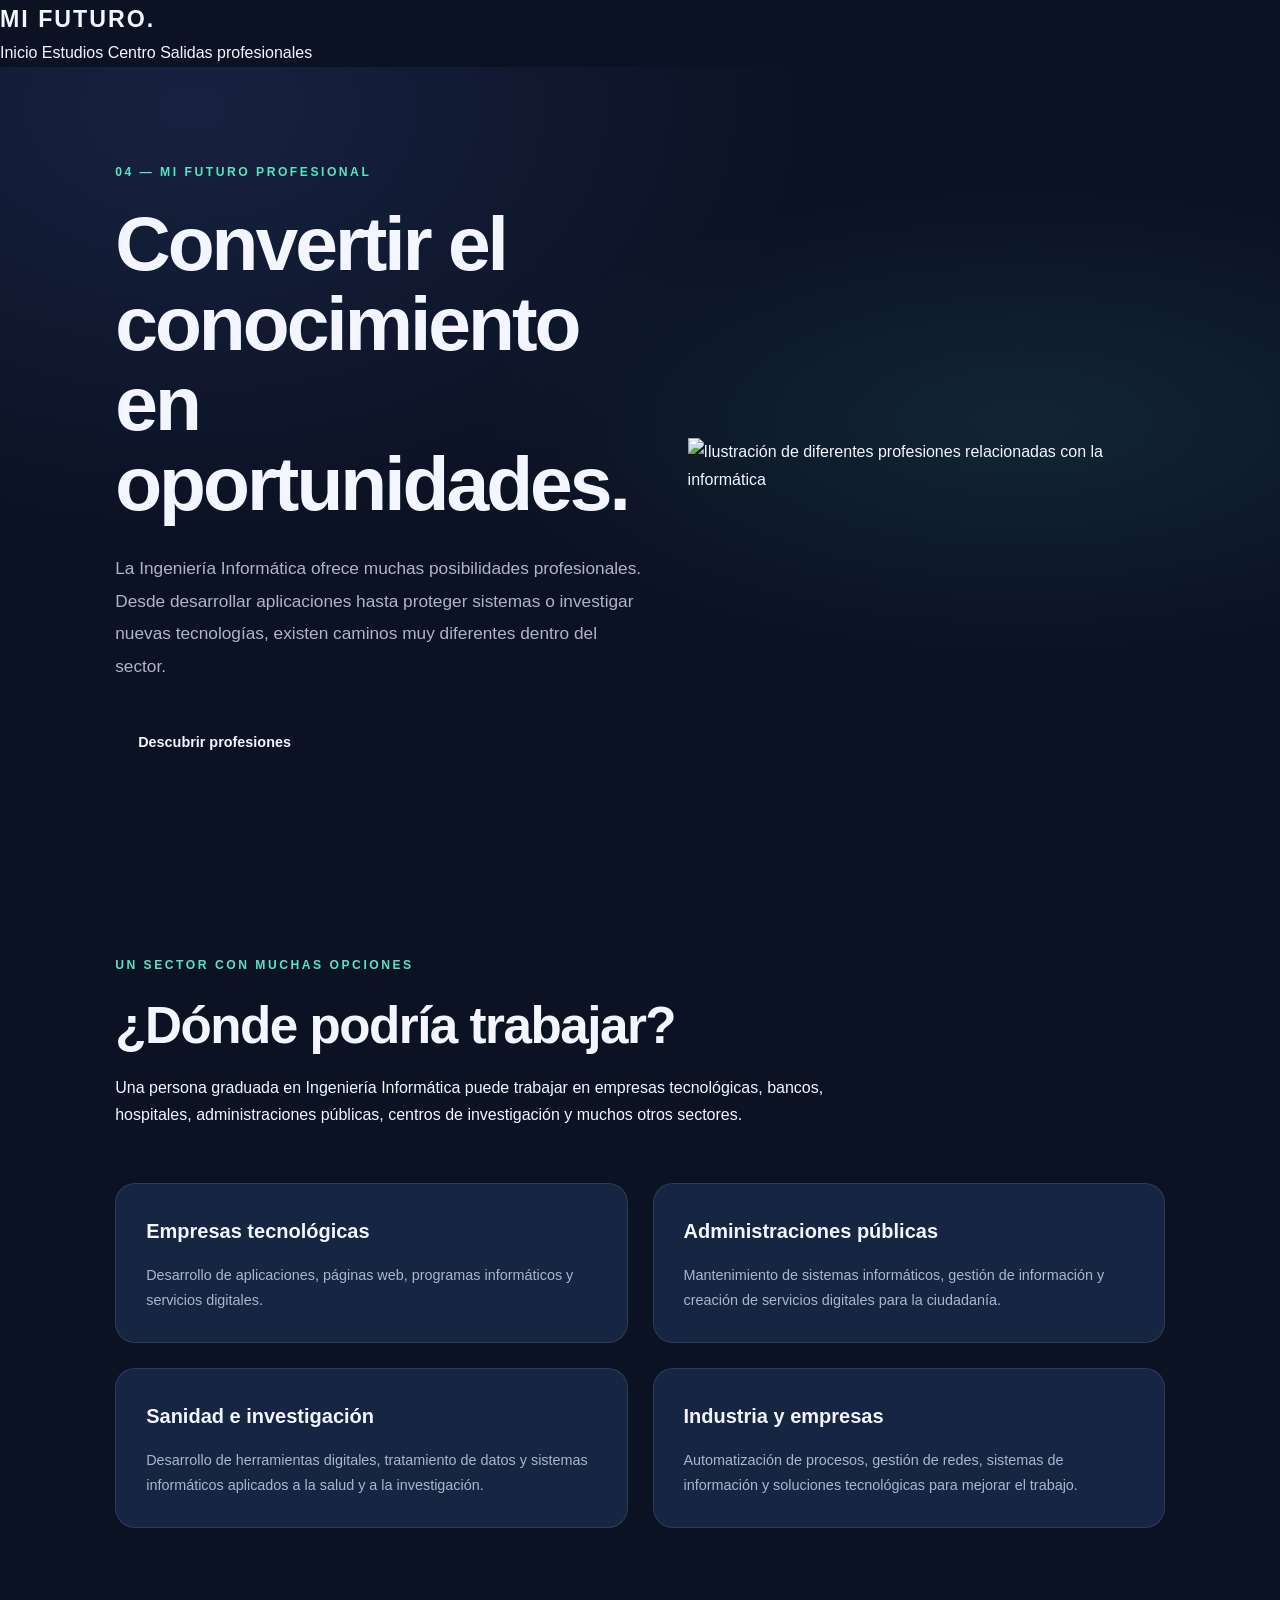
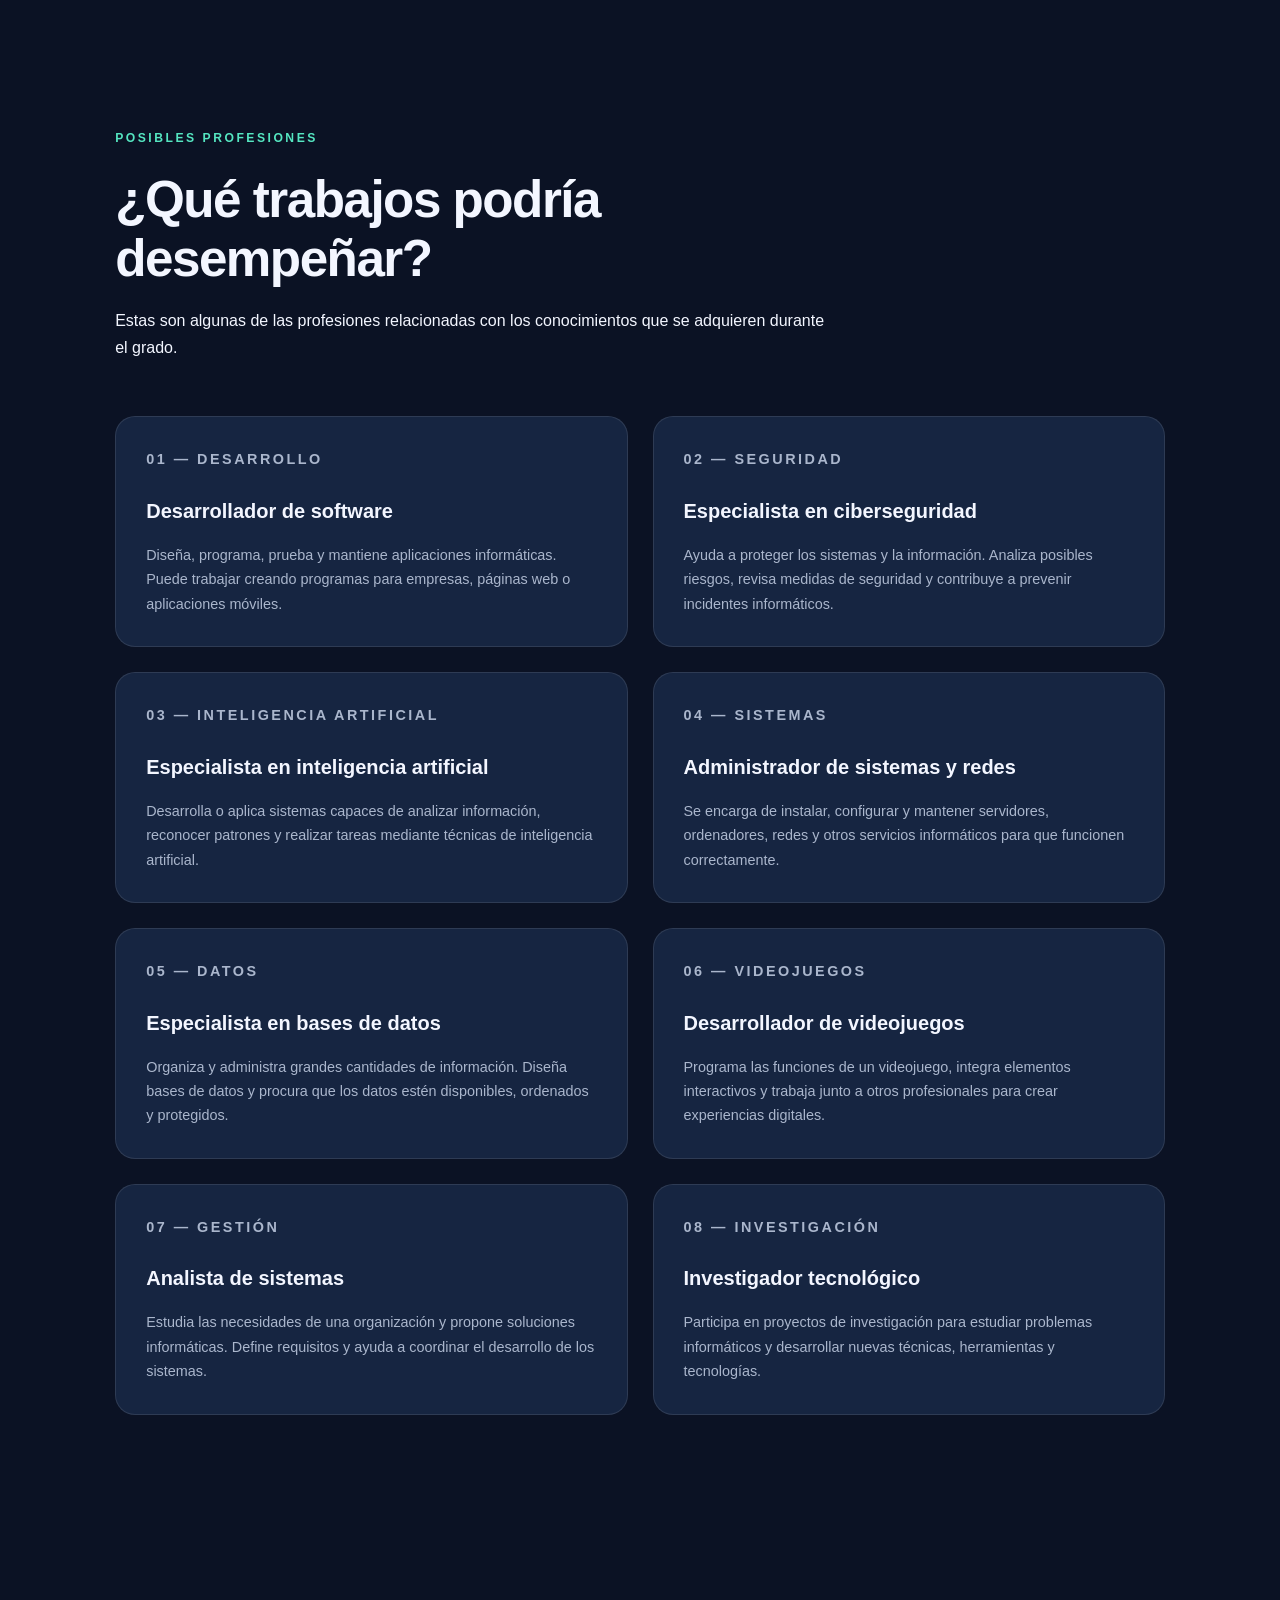
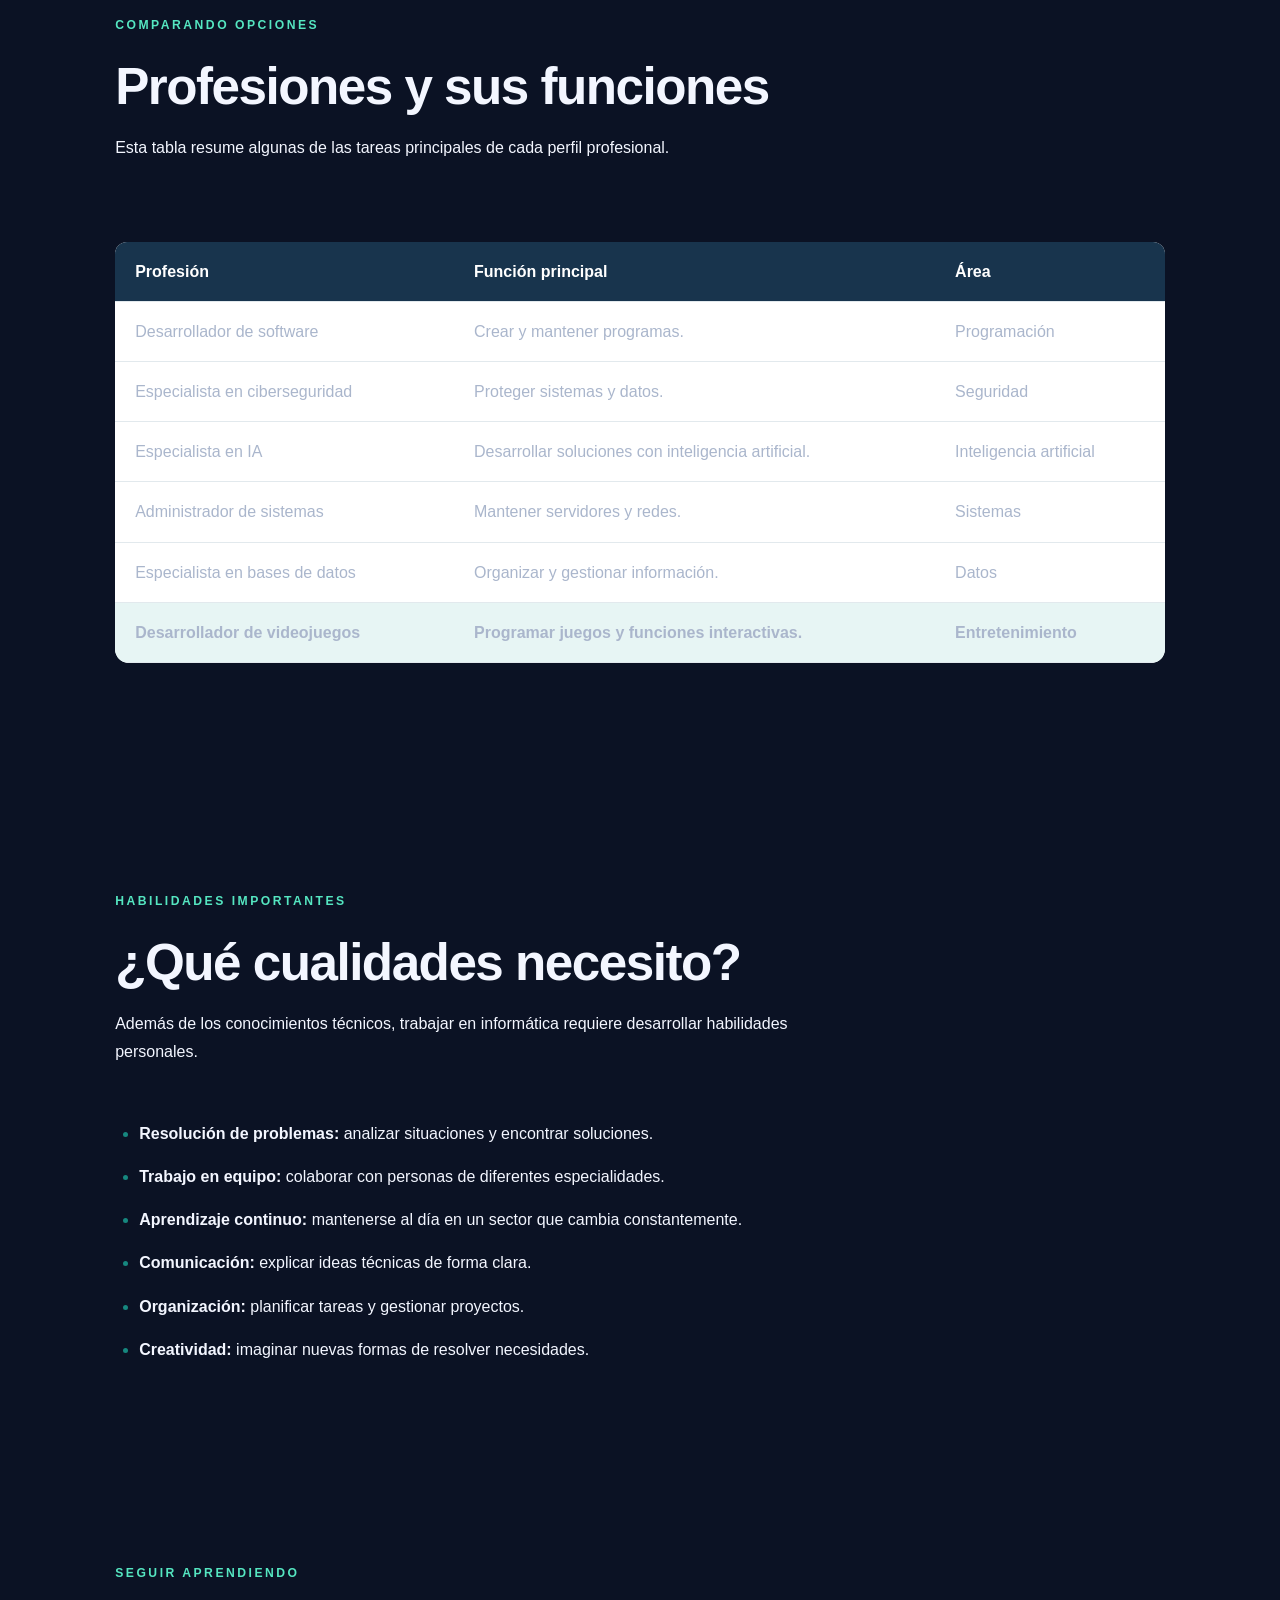
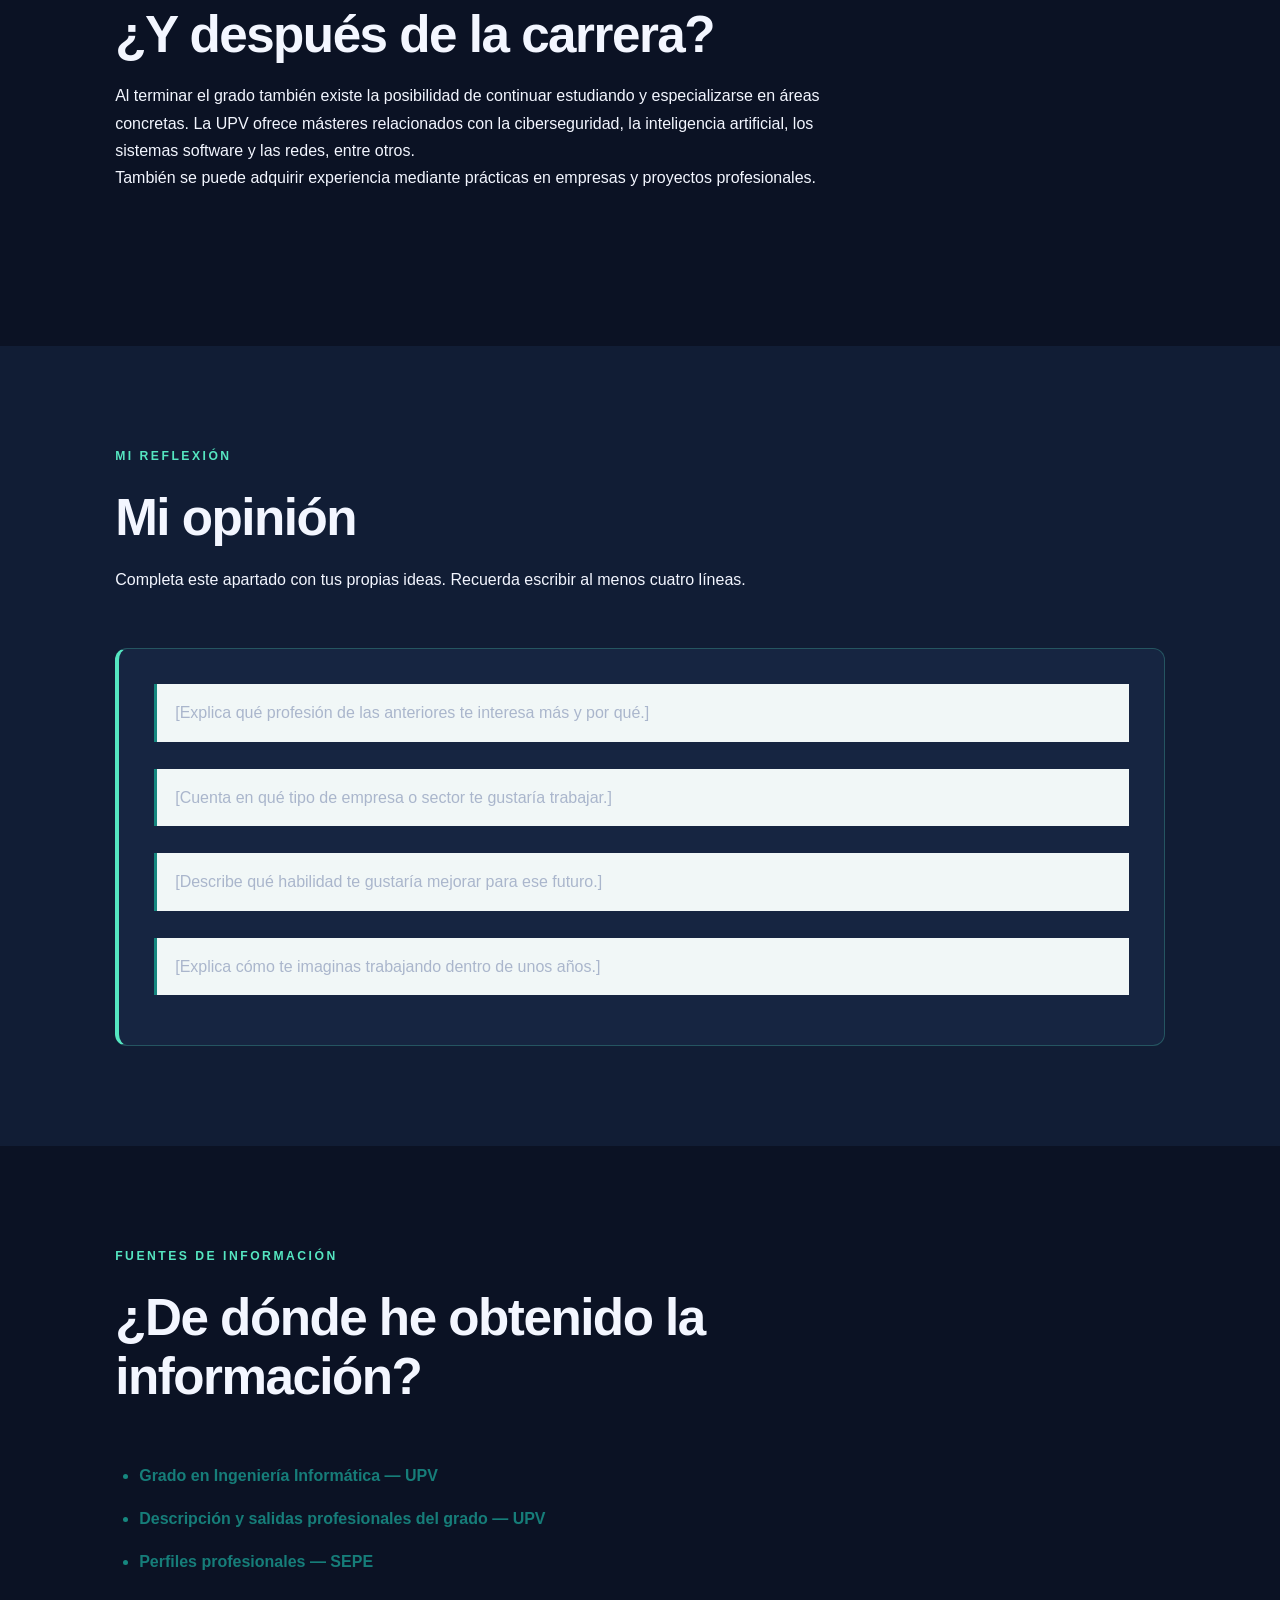
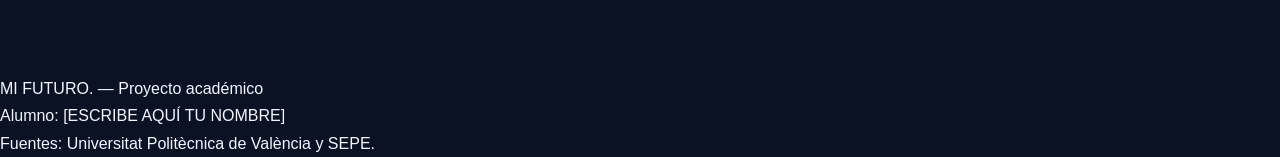
==== salidas.html @ d34e42cf "Add files via upload" ====
<!DOCTYPE html>
<html lang="es">
<head>
    <meta charset="UTF-8">
    <meta name="viewport" content="width=device-width, initial-scale=1.0">
    <meta name="description" content="Salidas profesionales del Grado en Ingeniería Informática: desarrollo de software, inteligencia artificial, ciberseguridad y más.">
    <title>Salidas profesionales | Mi futuro</title>
    <link rel="stylesheet" href="style.css">
</head>
<body>

    <header class="site-header">
        <a href="index.html" class="logo">MI FUTURO.</a>

        <nav class="main-nav" aria-label="Navegación principal">
            <a href="index.html">Inicio</a>
            <a href="estudios.html">Estudios</a>
            <a href="centro.html">Centro</a>
            <a href="salidas.html" aria-current="page">Salidas profesionales</a>
        </nav>
    </header>

    <main>
        <section class="hero">
            <div class="hero-content">
                <p class="eyebrow">04 — MI FUTURO PROFESIONAL</p>
                <h1>Convertir el conocimiento en oportunidades.</h1>
                <p class="hero-description">
                    La Ingeniería Informática ofrece muchas posibilidades
                    profesionales. Desde desarrollar aplicaciones hasta
                    proteger sistemas o investigar nuevas tecnologías,
                    existen caminos muy diferentes dentro del sector.
                </p>
                <a href="#profesiones" class="button">Descubrir profesiones</a>
            </div>

            <div class="hero-visual">
                <img src="img/salidas.svg"
                     alt="Ilustración de diferentes profesiones relacionadas con la informática">
            </div>
        </section>

        <section class="content-section">
            <div class="section-heading">
                <p class="eyebrow">UN SECTOR CON MUCHAS OPCIONES</p>
                <h2>¿Dónde podría trabajar?</h2>
                <p>
                    Una persona graduada en Ingeniería Informática puede
                    trabajar en empresas tecnológicas, bancos, hospitales,
                    administraciones públicas, centros de investigación
                    y muchos otros sectores.
                </p>
            </div>

            <div class="content-grid">
                <article class="content-card">
                    <h3>Empresas tecnológicas</h3>
                    <p>
                        Desarrollo de aplicaciones, páginas web, programas
                        informáticos y servicios digitales.
                    </p>
                </article>

                <article class="content-card">
                    <h3>Administraciones públicas</h3>
                    <p>
                        Mantenimiento de sistemas informáticos, gestión de
                        información y creación de servicios digitales para
                        la ciudadanía.
                    </p>
                </article>

                <article class="content-card">
                    <h3>Sanidad e investigación</h3>
                    <p>
                        Desarrollo de herramientas digitales, tratamiento
                        de datos y sistemas informáticos aplicados a la salud
                        y a la investigación.
                    </p>
                </article>

                <article class="content-card">
                    <h3>Industria y empresas</h3>
                    <p>
                        Automatización de procesos, gestión de redes,
                        sistemas de información y soluciones tecnológicas
                        para mejorar el trabajo.
                    </p>
                </article>
            </div>
        </section>

        <section class="content-section" id="profesiones">
            <div class="section-heading">
                <p class="eyebrow">POSIBLES PROFESIONES</p>
                <h2>¿Qué trabajos podría desempeñar?</h2>
                <p>
                    Estas son algunas de las profesiones relacionadas con
                    los conocimientos que se adquieren durante el grado.
                </p>
            </div>

            <div class="content-grid">
                <article class="content-card">
                    <p class="eyebrow">01 — DESARROLLO</p>
                    <h3>Desarrollador de software</h3>
                    <p>
                        Diseña, programa, prueba y mantiene aplicaciones
                        informáticas. Puede trabajar creando programas
                        para empresas, páginas web o aplicaciones móviles.
                    </p>
                </article>

                <article class="content-card">
                    <p class="eyebrow">02 — SEGURIDAD</p>
                    <h3>Especialista en ciberseguridad</h3>
                    <p>
                        Ayuda a proteger los sistemas y la información.
                        Analiza posibles riesgos, revisa medidas de seguridad
                        y contribuye a prevenir incidentes informáticos.
                    </p>
                </article>

                <article class="content-card">
                    <p class="eyebrow">03 — INTELIGENCIA ARTIFICIAL</p>
                    <h3>Especialista en inteligencia artificial</h3>
                    <p>
                        Desarrolla o aplica sistemas capaces de analizar
                        información, reconocer patrones y realizar tareas
                        mediante técnicas de inteligencia artificial.
                    </p>
                </article>

                <article class="content-card">
                    <p class="eyebrow">04 — SISTEMAS</p>
                    <h3>Administrador de sistemas y redes</h3>
                    <p>
                        Se encarga de instalar, configurar y mantener
                        servidores, ordenadores, redes y otros servicios
                        informáticos para que funcionen correctamente.
                    </p>
                </article>

                <article class="content-card">
                    <p class="eyebrow">05 — DATOS</p>
                    <h3>Especialista en bases de datos</h3>
                    <p>
                        Organiza y administra grandes cantidades de
                        información. Diseña bases de datos y procura que
                        los datos estén disponibles, ordenados y protegidos.
                    </p>
                </article>

                <article class="content-card">
                    <p class="eyebrow">06 — VIDEOJUEGOS</p>
                    <h3>Desarrollador de videojuegos</h3>
                    <p>
                        Programa las funciones de un videojuego, integra
                        elementos interactivos y trabaja junto a otros
                        profesionales para crear experiencias digitales.
                    </p>
                </article>

                <article class="content-card">
                    <p class="eyebrow">07 — GESTIÓN</p>
                    <h3>Analista de sistemas</h3>
                    <p>
                        Estudia las necesidades de una organización y propone
                        soluciones informáticas. Define requisitos y ayuda
                        a coordinar el desarrollo de los sistemas.
                    </p>
                </article>

                <article class="content-card">
                    <p class="eyebrow">08 — INVESTIGACIÓN</p>
                    <h3>Investigador tecnológico</h3>
                    <p>
                        Participa en proyectos de investigación para estudiar
                        problemas informáticos y desarrollar nuevas técnicas,
                        herramientas y tecnologías.
                    </p>
                </article>
            </div>
        </section>

        <section class="content-section">
            <div class="section-heading">
                <p class="eyebrow">COMPARANDO OPCIONES</p>
                <h2>Profesiones y sus funciones</h2>
                <p>
                    Esta tabla resume algunas de las tareas principales
                    de cada perfil profesional.
                </p>
            </div>

            <div class="table-wrapper">
                <table class="info-table">
                    <thead>
                        <tr>
                            <th scope="col">Profesión</th>
                            <th scope="col">Función principal</th>
                            <th scope="col">Área</th>
                        </tr>
                    </thead>
                    <tbody>
                        <tr>
                            <td>Desarrollador de software</td>
                            <td>Crear y mantener programas.</td>
                            <td>Programación</td>
                        </tr>
                        <tr>
                            <td>Especialista en ciberseguridad</td>
                            <td>Proteger sistemas y datos.</td>
                            <td>Seguridad</td>
                        </tr>
                        <tr>
                            <td>Especialista en IA</td>
                            <td>Desarrollar soluciones con inteligencia artificial.</td>
                            <td>Inteligencia artificial</td>
                        </tr>
                        <tr>
                            <td>Administrador de sistemas</td>
                            <td>Mantener servidores y redes.</td>
                            <td>Sistemas</td>
                        </tr>
                        <tr>
                            <td>Especialista en bases de datos</td>
                            <td>Organizar y gestionar información.</td>
                            <td>Datos</td>
                        </tr>
                        <tr>
                            <td>Desarrollador de videojuegos</td>
                            <td>Programar juegos y funciones interactivas.</td>
                            <td>Entretenimiento</td>
                        </tr>
                    </tbody>
                </table>
            </div>
        </section>

        <section class="content-section">
            <div class="section-heading">
                <p class="eyebrow">HABILIDADES IMPORTANTES</p>
                <h2>¿Qué cualidades necesito?</h2>
                <p>
                    Además de los conocimientos técnicos, trabajar en
                    informática requiere desarrollar habilidades personales.
                </p>
            </div>

            <ul class="feature-list">
                <li><strong>Resolución de problemas:</strong> analizar situaciones y encontrar soluciones.</li>
                <li><strong>Trabajo en equipo:</strong> colaborar con personas de diferentes especialidades.</li>
                <li><strong>Aprendizaje continuo:</strong> mantenerse al día en un sector que cambia constantemente.</li>
                <li><strong>Comunicación:</strong> explicar ideas técnicas de forma clara.</li>
                <li><strong>Organización:</strong> planificar tareas y gestionar proyectos.</li>
                <li><strong>Creatividad:</strong> imaginar nuevas formas de resolver necesidades.</li>
            </ul>
        </section>

        <section class="content-section">
            <div class="section-heading">
                <p class="eyebrow">SEGUIR APRENDIENDO</p>
                <h2>¿Y después de la carrera?</h2>
                <p>
                    Al terminar el grado también existe la posibilidad de
                    continuar estudiando y especializarse en áreas concretas.
                    La UPV ofrece másteres relacionados con la ciberseguridad,
                    la inteligencia artificial, los sistemas software y las
                    redes, entre otros.
                </p>
                <p>
                    También se puede adquirir experiencia mediante prácticas
                    en empresas y proyectos profesionales.
                </p>
            </div>
        </section>

        <section class="opinion-section">
            <div class="section-heading">
                <p class="eyebrow">MI REFLEXIÓN</p>
                <h2>Mi opinión</h2>
                <p>
                    Completa este apartado con tus propias ideas. Recuerda
                    escribir al menos cuatro líneas.
                </p>
            </div>

            <div class="opinion-writing">
                <p>[Explica qué profesión de las anteriores te interesa más y por qué.]</p>
                <p>[Cuenta en qué tipo de empresa o sector te gustaría trabajar.]</p>
                <p>[Describe qué habilidad te gustaría mejorar para ese futuro.]</p>
                <p>[Explica cómo te imaginas trabajando dentro de unos años.]</p>
            </div>
        </section>

        <section class="content-section">
            <div class="section-heading">
                <p class="eyebrow">FUENTES DE INFORMACIÓN</p>
                <h2>¿De dónde he obtenido la información?</h2>
            </div>

            <ul class="feature-list">
                <li>
                    <a href="https://www.upv.es/titulaciones/GII/" target="_blank" rel="noopener noreferrer">
                        Grado en Ingeniería Informática — UPV
                    </a>
                </li>
                <li>
                    <a href="https://www.upv.es/titulaciones/GII-A/info/masinformacionc.html" target="_blank" rel="noopener noreferrer">
                        Descripción y salidas profesionales del grado — UPV
                    </a>
                </li>
                <li>
                    <a href="https://www.sepe.es/HomeSepe/que-es-observatorio/perfiles-de-la-oferta-de-empleo/Perfiles-profesionales.html" target="_blank" rel="noopener noreferrer">
                        Perfiles profesionales — SEPE
                    </a>
                </li>
            </ul>
        </section>
    </main>

    <footer class="site-footer">
        <p>MI FUTURO. — Proyecto académico</p>
        <p>Alumno: [ESCRIBE AQUÍ TU NOMBRE]</p>
        <p>Fuentes: Universitat Politècnica de València y SEPE.</p>
    </footer>

</body>
</html>
---- style.css ----
/* =====================================================
   MI FUTURO — DISEÑO GENERAL
   Proyecto: Ingeniería Informática
   ===================================================== */

/* 1. VARIABLES Y CONFIGURACIÓN */

:root {
    --background: #0b1224;
    --background-light: #111d35;
    --card: #162541;
    --card-hover: #1c3152;
    --primary: #55e6c1;
    --secondary: #7898ff;
    --text: #f3f6ff;
    --muted: #aab6cc;
    --border: rgba(255, 255, 255, 0.10);
    --radius: 20px;
    --transition: 0.3s ease;
}

* {
    margin: 0;
    padding: 0;
    box-sizing: border-box;
}

html {
    scroll-behavior: smooth;
    scroll-padding-top: 100px;
}

body {
    background: var(--background);
    color: var(--text);
    font-family: "Segoe UI", Arial, sans-serif;
    line-height: 1.7;
    overflow-x: hidden;
}

a {
    color: inherit;
    text-decoration: none;
}

img {
    display: block;
    max-width: 100%;
}

::selection {
    background: var(--primary);
    color: var(--background);
}


/* 2. CABECERA Y NAVEGACIÓN */

.header {
    width: 100%;
    min-height: 88px;
    padding: 18px 7%;
    display: flex;
    justify-content: space-between;
    align-items: center;
    gap: 25px;
    background: rgba(11, 18, 36, 0.94);
    border-bottom: 1px solid var(--border);
    position: sticky;
    top: 0;
    z-index: 100;
    backdrop-filter: blur(16px);
}

.logo {
    font-size: 1.45rem;
    font-weight: 900;
    letter-spacing: 2px;
    white-space: nowrap;
}

.logo span {
    color: var(--primary);
}

.nav {
    display: flex;
    align-items: center;
    justify-content: center;
    gap: 30px;
}

.nav a {
    color: var(--muted);
    font-size: 0.88rem;
    font-weight: 600;
    transition: var(--transition);
    position: relative;
}

.nav a:hover,
.nav a.active {
    color: var(--primary);
}

.nav a::after {
    content: "";
    position: absolute;
    left: 0;
    bottom: -8px;
    width: 0;
    height: 2px;
    background: var(--primary);
    transition: var(--transition);
}

.nav a:hover::after,
.nav a.active::after {
    width: 100%;
}

.header-button {
    padding: 11px 17px;
    border: 1px solid var(--primary);
    border-radius: 30px;
    color: var(--primary);
    font-size: 0.8rem;
    font-weight: 700;
    white-space: nowrap;
    transition: var(--transition);
}

.header-button:hover {
    background: var(--primary);
    color: var(--background);
}


/* 3. BOTONES */

.button {
    display: inline-flex;
    justify-content: center;
    align-items: center;
    gap: 10px;
    padding: 15px 23px;
    border-radius: 9px;
    font-size: 0.9rem;
    font-weight: 750;
    transition: var(--transition);
}

.button-primary {
    background: var(--primary);
    color: #091528;
    box-shadow: 0 8px 28px rgba(85, 230, 193, 0.15);
}

.button-primary:hover {
    transform: translateY(-4px);
    box-shadow: 0 12px 35px rgba(85, 230, 193, 0.28);
}

.button-secondary {
    border: 1px solid var(--border);
    color: var(--text);
    background: rgba(255, 255, 255, 0.03);
}

.button-secondary:hover {
    border-color: var(--primary);
    color: var(--primary);
    transform: translateY(-3px);
}


/* 4. PORTADA PRINCIPAL */

.hero {
    min-height: 690px;
    padding: 95px 9% 85px;
    display: grid;
    grid-template-columns: 1.05fr 0.95fr;
    align-items: center;
    gap: 45px;
    position: relative;
    overflow: hidden;
    background:
        radial-gradient(ellipse at 80% 45%, rgba(85, 230, 193, 0.09), transparent 38%),
        radial-gradient(ellipse at 15% 5%, rgba(108, 140, 255, 0.13), transparent 40%),
        var(--background);
}

.hero-content {
    max-width: 620px;
    position: relative;
    z-index: 2;
}

.eyebrow {
    color: var(--primary);
    font-size: 0.76rem;
    font-weight: 800;
    letter-spacing: 2.5px;
    text-transform: uppercase;
    margin-bottom: 22px;
}

.hero h1 {
    font-size: clamp(3rem, 6vw, 5.4rem);
    line-height: 1.04;
    letter-spacing: -3px;
    font-weight: 850;
    margin-bottom: 28px;
}

.hero h1 span,
.final-section h2 span {
    color: var(--primary);
}

.hero-description {
    max-width: 540px;
    color: var(--muted);
    font-size: 1.08rem;
    line-height: 1.9;
    margin-bottom: 32px;
}

.hero-actions {
    display: flex;
    flex-wrap: wrap;
    gap: 14px;
}

.hero-note {
    display: flex;
    align-items: center;
    gap: 10px;
    margin-top: 38px;
    color: var(--muted);
    font-size: 0.7rem;
    font-weight: 700;
    letter-spacing: 1.5px;
}

.status-dot {
    width: 9px;
    height: 9px;
    border-radius: 50%;
    background: var(--primary);
    box-shadow: 0 0 15px var(--primary);
}

.hero-visual {
    position: relative;
    display: flex;
    align-items: center;
    justify-content: center;
    min-width: 0;
}

.hero-image {
    width: 100%;
    max-width: 550px;
    filter: drop-shadow(0 25px 50px rgba(0, 0, 0, 0.3));
    animation: float 6s ease-in-out infinite;
}

.floating-card {
    position: absolute;
    bottom: 7%;
    left: -4%;
    display: flex;
    align-items: center;
    gap: 15px;
    padding: 17px 22px;
    border: 1px solid var(--border);
    border-radius: 15px;
    background: rgba(22, 37, 65, 0.94);
    box-shadow: 0 15px 45px rgba(0, 0, 0, 0.25);
    backdrop-filter: blur(12px);
}

.floating-icon {
    display: grid;
    place-items: center;
    width: 43px;
    height: 43px;
    border-radius: 12px;
    background: rgba(85, 230, 193, 0.13);
    color: var(--primary);
    font-size: 1.5rem;
}

.floating-card strong {
    display: block;
    font-size: 0.9rem;
}

.floating-card p {
    color: var(--muted);
    font-size: 0.78rem;
}

.hero-number {
    position: absolute;
    bottom: 30px;
    right: 8%;
    color: rgba(255, 255, 255, 0.25);
    font-size: 0.8rem;
    font-weight: 800;
    letter-spacing: 3px;
}

@keyframes float {
    0%, 100% {
        transform: translateY(0);
    }

    50% {
        transform: translateY(-12px);
    }
}


/* 5. FRASE DESTACADA */

.quote-section {
    padding: 100px 12%;
    text-align: center;
    background: var(--background-light);
    border-top: 1px solid var(--border);
    border-bottom: 1px solid var(--border);
}

.quote-label {
    color: var(--secondary);
    font-size: 0.72rem;
    font-weight: 800;
    letter-spacing: 2px;
    margin-bottom: 25px;
}

.quote-section h2 {
    max-width: 950px;
    margin: auto;
    font-size: clamp(2rem, 4.2vw, 3.5rem);
    line-height: 1.3;
    letter-spacing: -1px;
}

.quote-section h2 span {
    color: var(--primary);
}


/* 6. SECCIONES GENERALES */

.intro-section,
.reasons-section,
.journey-section,
.transport-section,
.sources-section {
    padding: 110px 9%;
}

.section-heading {
    max-width: 720px;
    margin-bottom: 55px;
}

.section-heading h2,
.opinion-heading h2 {
    font-size: clamp(2.1rem, 4vw, 3.4rem);
    line-height: 1.15;
    letter-spacing: -1.5px;
    margin-bottom: 18px;
}

.section-description {
    max-width: 620px;
    color: var(--muted);
    font-size: 1rem;
    line-height: 1.9;
}


/* 7. PRESENTACIÓN Y TARJETA */

.intro-grid {
    display: grid;
    grid-template-columns: 1.5fr 0.8fr;
    align-items: center;
    gap: 70px;
}

.intro-main p {
    color: var(--muted);
    margin-bottom: 20px;
}

.intro-main .large-text {
    color: var(--text);
    font-size: 1.4rem;
    font-weight: 600;
    line-height: 1.6;
}

.intro-card {
    padding: 38px;
    border: 1px solid rgba(85, 230, 193, 0.2);
    border-radius: var(--radius);
    background:
        linear-gradient(145deg, rgba(85, 230, 193, 0.09), transparent 70%),
        var(--card);
    box-shadow: 0 25px 65px rgba(0, 0, 0, 0.18);
}

.card-number {
    color: var(--primary);
    font-size: 0.7rem;
    font-weight: 800;
    letter-spacing: 2px;
}

.intro-card h3 {
    font-size: 2rem;
    line-height: 1.2;
    margin: 22px 0 12px;
}

.intro-card p {
    color: var(--muted);
}

.card-line {
    height: 1px;
    background: var(--border);
    margin: 28px 0;
}

.card-location {
    display: block;
    color: var(--muted);
    font-size: 0.85rem;
    margin-top: 10px;
}

.text-link {
    display: inline-block;
    margin-top: 22px;
    color: var(--primary);
    font-size: 0.86rem;
    font-weight: 750;
    transition: var(--transition);
}

.text-link:hover {
    color: var(--secondary);
    transform: translateX(4px);
}


/* 8. TARJETAS DE RAZONES */

.reasons-section {
    background: var(--background-light);
}

.reason-grid {
    display: grid;
    grid-template-columns: repeat(3, 1fr);
    gap: 22px;
}

.reason-card {
    min-height: 285px;
    padding: 32px;
    border: 1px solid var(--border);
    border-radius: var(--radius);
    background: var(--card);
    position: relative;
    transition: var(--transition);
}

.reason-card:hover {
    transform: translateY(-8px);
    border-color: rgba(85, 230, 193, 0.5);
    background: var(--card-hover);
    box-shadow: 0 20px 45px rgba(0, 0, 0, 0.18);
}

.reason-icon {
    display: grid;
    place-items: center;
    width: 52px;
    height: 52px;
    border-radius: 14px;
    background: rgba(85, 230, 193, 0.12);
    color: var(--primary);
    font-size: 1.6rem;
    margin-bottom: 25px;
}

.reason-index {
    position: absolute;
    top: 35px;
    right: 30px;
    color: rgba(255, 255, 255, 0.25);
    font-size: 0.8rem;
    font-weight: 800;
}

.reason-card h3 {
    font-size: 1.2rem;
    margin-bottom: 12px;
}

.reason-card p {
    color: var(--muted);
    font-size: 0.9rem;
    line-height: 1.8;
}


/* 9. RECORRIDO Y ENLACES */

.journey-list,
.sources-list {
    border-top: 1px solid var(--border);
}

.journey-item,
.source-item {
    display: grid;
    grid-template-columns: 65px 1fr 35px;
    align-items: center;
    gap: 25px;
    padding: 28px 10px;
    border-bottom: 1px solid var(--border);
    transition: var(--transition);
}

.journey-item:hover,
.source-item:hover {
    padding-left: 22px;
    background: rgba(85, 230, 193, 0.035);
}

.journey-number,
.source-item > span:first-child {
    color: var(--primary);
    font-size: 0.9rem;
    font-weight: 800;
}

.journey-item h3,
.source-item h3 {
    font-size: 1.15rem;
    margin-bottom: 4px;
}

.journey-item p,
.source-item p {
    color: var(--muted);
    font-size: 0.88rem;
}

.journey-arrow {
    color: var(--primary);
    font-size: 1.4rem;
    transition: var(--transition);
}

.journey-item:hover .journey-arrow,
.source-item:hover .journey-arrow {
    transform: translate(5px, -5px);
}


/* 10. CIERRE DE PÁGINA */

.final-section {
    padding: 110px 9%;
    text-align: center;
    background:
        radial-gradient(ellipse at 50% 100%, rgba(85, 230, 193, 0.13), transparent 55%),
        var(--background-light);
    border-top: 1px solid var(--border);
}

.final-section h2 {
    font-size: clamp(2.8rem, 6vw, 5rem);
    line-height: 1.1;
    letter-spacing: -2px;
    margin-bottom: 35px;
}


/* 11. PIE DE PÁGINA */

.footer {
    padding: 50px 9% 25px;
    background: #080e1c;
    border-top: 1px solid var(--border);
}

.footer-top {
    display: flex;
    justify-content: space-between;
    align-items: center;
    gap: 25px;
    padding-bottom: 35px;
    border-bottom: 1px solid var(--border);
}

.footer-top p {
    color: var(--muted);
    font-size: 0.85rem;
}

.footer-bottom {
    display: flex;
    justify-content: space-between;
    align-items: center;
    flex-wrap: wrap;
    gap: 15px;
    padding-top: 25px;
}

.footer-bottom p {
    color: var(--muted);
    font-size: 0.75rem;
}

.footer-bottom a {
    color: var(--primary);
}

.footer-bottom a:hover {
    text-decoration: underline;
}


/* =====================================================
   ESTILOS ESPECÍFICOS DE CENTRO.HTML
   ===================================================== */

/* 12. ESTADÍSTICAS DEL CAMPUS */

.center-stats {
    display: grid;
    grid-template-columns: repeat(3, 1fr);
    padding: 45px 9%;
    background: var(--background-light);
    border-top: 1px solid var(--border);
    border-bottom: 1px solid var(--border);
    text-align: center;
}

.center-stat {
    padding: 15px;
    border-right: 1px solid var(--border);
}

.center-stat:last-child {
    border-right: none;
}

.stat-number {
    display: block;
    color: var(--primary);
    font-size: clamp(2rem, 4vw, 3rem);
    font-weight: 850;
    letter-spacing: -2px;
}

.center-stat p {
    color: var(--muted);
    font-size: 0.86rem;
    margin-top: 5px;
}


/* 13. PORTADA DEL CAMPUS */

.center-hero {
    background:
        radial-gradient(ellipse at 80% 45%, rgba(108, 140, 255, 0.14), transparent 40%),
        radial-gradient(ellipse at 15% 5%, rgba(85, 230, 193, 0.08), transparent 40%),
        var(--background);
}


/* 14. TRANSPORTE */

.transport-section {
    background: var(--background-light);
}

.transport-grid {
    display: grid;
    grid-template-columns: repeat(3, 1fr);
    gap: 22px;
}

.transport-card {
    padding: 32px;
    border-radius: var(--radius);
    border: 1px solid var(--border);
    background: var(--card);
    transition: var(--transition);
}

.transport-card:hover {
    transform: translateY(-7px);
    border-color: var(--secondary);
}

.transport-icon {
    display: block;
    font-size: 2rem;
    margin-bottom: 20px;
}

.transport-card h3 {
    font-size: 1.25rem;
    margin-bottom: 12px;
}

.transport-card p {
    color: var(--muted);
    font-size: 0.9rem;
    line-height: 1.8;
}

.transport-note {
    display: flex;
    align-items: flex-start;
    gap: 15px;
    padding: 20px;
    margin-top: 30px;
    border: 1px solid rgba(120, 152, 255, 0.25);
    border-radius: 12px;
    background: rgba(120, 152, 255, 0.06);
}

.note-symbol {
    display: grid;
    place-items: center;
    flex-shrink: 0;
    width: 27px;
    height: 27px;
    border-radius: 50%;
    background: var(--secondary);
    color: var(--background);
    font-weight: 900;
}

.transport-note p {
    color: var(--muted);
    font-size: 0.85rem;
}


/* 15. VIDA UNIVERSITARIA */

.campus-life-section {
    display: grid;
    grid-template-columns: 1.2fr 0.8fr;
    gap: 70px;
    align-items: center;
    padding: 110px 9%;
}

.campus-life-content h2 {
    font-size: clamp(2.1rem, 4vw, 3.3rem);
    line-height: 1.2;
    margin-bottom: 25px;
}

.campus-life-content > p:not(.eyebrow) {
    color: var(--muted);
    margin-bottom: 20px;
}

.campus-life-content .button {
    margin-top: 15px;
}

.campus-life-side {
    display: grid;
    gap: 15px;
}

.life-highlight {
    padding: 25px;
    border-radius: 14px;
    border: 1px solid var(--border);
    background: var(--card);
    transition: var(--transition);
}

.life-highlight:hover {
    border-color: var(--primary);
    transform: translateX(5px);
}

.life-highlight span {
    color: var(--primary);
    font-size: 0.75rem;
    font-weight: 800;
}

.life-highlight strong {
    display: block;
    font-size: 1.1rem;
    margin: 5px 0;
}

.life-highlight p {
    color: var(--muted);
    font-size: 0.85rem;
}


/* 16. OPINIÓN PERSONAL */

.opinion-section {
    padding: 100px 9%;
    background: var(--background-light);
}

.opinion-heading {
    max-width: 700px;
    margin-bottom: 40px;
}

.opinion-heading > p:last-child {
    color: var(--muted);
}

.opinion-writing {
    padding: 35px;
    border: 1px solid rgba(85, 230, 193, 0.25);
    border-left: 4px solid var(--primary);
    border-radius: 12px;
    background: var(--card);
}

.opinion-writing p {
    color: var(--muted);
    margin-bottom: 15px;
}

.opinion-writing p strong {
    color: var(--primary);
}


/* 17. PÁGINAS DE ESTUDIOS Y SALIDAS */

.content-section {
    padding: 100px 9%;
}

.content-grid {
    display: grid;
    grid-template-columns: repeat(2, 1fr);
    gap: 25px;
}

.content-card {
    padding: 30px;
    border: 1px solid var(--border);
    border-radius: var(--radius);
    background: var(--card);
    transition: var(--transition);
}

.content-card:hover {
    transform: translateY(-5px);
    border-color: var(--primary);
}

.content-card h3 {
    margin-bottom: 15px;
    font-size: 1.25rem;
}

.content-card p,
.content-card li {
    color: var(--muted);
    font-size: 0.9rem;
}

.content-card ul {
    padding-left: 22px;
}

.content-card li {
    margin-bottom: 8px;
}

.info-table {
    width: 100%;
    border-collapse: collapse;
    margin-top: 25px;
    background: var(--card);
    border-radius: 12px;
    overflow: hidden;
}

.info-table th,
.info-table td {
    padding: 16px;
    text-align: left;
    border-bottom: 1px solid var(--border);
}

.info-table th {
    background: rgba(85, 230, 193, 0.12);
    color: var(--primary);
}

.info-table td {
    color: var(--muted);
}


/* 18. ANIMACIÓN DE APARICIÓN */

@media (prefers-reduced-motion: no-preference) {
    .reason-card,
    .transport-card,
    .content-card,
    .intro-card {
        animation: appear 0.7s ease both;
    }
}

@keyframes appear {
    from {
        opacity: 0.75;
        transform: translateY(12px);
    }

    to {
        opacity: 1;
        transform: translateY(0);
    }
}


/* =====================================================
   DISEÑO RESPONSIVE
   ===================================================== */

/* TABLETS Y PORTÁTILES */

@media (max-width: 1050px) {

    .header {
        padding: 18px 4%;
    }

    .nav {
        gap: 17px;
    }

    .header-button {
        display: none;
    }

    .hero {
        padding-left: 6%;
        padding-right: 6%;
        gap: 20px;
    }

    .intro-section,
    .reasons-section,
    .journey-section,
    .transport-section,
    .sources-section,
    .campus-life-section,
    .opinion-section {
        padding-left: 6%;
        padding-right: 6%;
    }

    .reason-grid,
    .transport-grid {
        gap: 15px;
    }
}


/* MÓVILES */

@media (max-width: 760px) {

    html {
        scroll-padding-top: 135px;
    }

    .header {
        position: sticky;
        padding: 15px 5%;
        min-height: auto;
        flex-wrap: wrap;
        justify-content: center;
        gap: 12px;
    }

    .logo {
        width: 100%;
        text-align: center;
        font-size: 1.3rem;
    }

    .nav {
        width: 100%;
        justify-content: center;
        flex-wrap: wrap;
        gap: 12px 20px;
    }

    .nav a {
        font-size: 0.78rem;
    }

    .hero {
        min-height: auto;
        padding: 75px 6% 90px;
        grid-template-columns: 1fr;
        text-align: center;
        gap: 35px;
    }

    .hero-content {
        margin: auto;
    }

    .hero h1 {
        font-size: clamp(2.8rem, 12vw, 4rem);
        letter-spacing: -2px;
    }

    .hero-description {
        font-size: 0.98rem;
        margin-left: auto;
        margin-right: auto;
    }

    .hero-actions {
        justify-content: center;
    }

    .hero-note {
        justify-content: center;
    }

    .hero-visual {
        max-width: 490px;
        margin: auto;
        width: 100%;
    }

    .floating-card {
        left: 0;
        bottom: 0;
        padding: 12px 15px;
    }

    .hero-number {
        right: 6%;
    }

    .quote-section {
        padding: 75px 7%;
    }

    .intro-section,
    .reasons-section,
    .journey-section,
    .transport-section,
    .sources-section,
    .campus-life-section,
    .opinion-section,
    .content-section {
        padding: 75px 6%;
    }

    .intro-grid,
    .campus-life-section {
        grid-template-columns: 1fr;
        gap: 35px;
    }

    .reason-grid,
    .transport-grid {
        grid-template-columns: 1fr;
    }

    .reason-card {
        min-height: auto;
    }

    .center-stats {
        padding: 25px 4%;
    }

    .center-stat {
        padding: 10px 5px;
    }

    .center-stat p {
        font-size: 0.7rem;
    }

    .journey-item,
    .source-item {
        grid-template-columns: 35px 1fr 25px;
        gap: 12px;
        padding: 23px 5px;
    }

    .journey-item h3,
    .source-item h3 {
        font-size: 1rem;
    }

    .journey-item p,
    .source-item p {
        font-size: 0.78rem;
    }

    .content-grid {
        grid-template-columns: 1fr;
    }

    .info-table {
        font-size: 0.8rem;
    }

    .info-table th,
    .info-table td {
        padding: 11px 8px;
    }

    .footer {
        padding: 40px 6% 25px;
    }

    .footer-top {
        flex-direction: column;
        text-align: center;
    }

    .footer-bottom {
        flex-direction: column;
        text-align: center;
    }

    .final-section {
        padding: 80px 6%;
    }
}


/* MÓVILES PEQUEÑOS */

@media (max-width: 400px) {

    .nav {
        gap: 10px 13px;
    }

    .nav a {
        font-size: 0.72rem;
    }

    .hero-actions {
        flex-direction: column;
    }

    .button {
        width: 100%;
        text-align: center;
    }

    .intro-card,
    .reason-card,
    .transport-card {
        padding: 24px;
    }

    .center-stat .stat-number {
        font-size: 1.6rem;
    }
}

/* Elementos complementarios de estudios.html */

.table-wrapper {
    width: 100%;
    overflow-x: auto;
    margin: 28px 0;
    border-radius: 14px;
}

.info-table {
    width: 100%;
    border-collapse: collapse;
    background: #ffffff;
    text-align: left;
}

.info-table th,
.info-table td {
    padding: 16px 20px;
    border-bottom: 1px solid #e2e9ed;
}

.info-table thead th {
    background: #18344d;
    color: #ffffff;
}

.info-table tbody tr:last-child {
    background: #e7f5f4;
    font-weight: bold;
}

.info-table tbody tr:last-child th {
    color: #18344d;
}

.large-number {
    margin: 12px 0;
    color: #16877f;
    font-size: clamp(3rem, 7vw, 5rem);
    font-weight: 800;
    line-height: 1;
}

.feature-list {
    display: grid;
    gap: 16px;
    padding-left: 24px;
    line-height: 1.7;
}

.feature-list li::marker {
    color: #16877f;
}

.feature-list a {
    color: #167d79;
    font-weight: 700;
}

.small-note {
    margin-top: 18px;
    color: #647482;
    font-size: 0.9rem;
    line-height: 1.6;
}

.opinion-writing {
    display: grid;
    gap: 12px;
}

.opinion-writing p {
    padding: 16px 18px;
    border-left: 3px solid #16877f;
    background: #f1f7f7;
    line-height: 1.6;
}
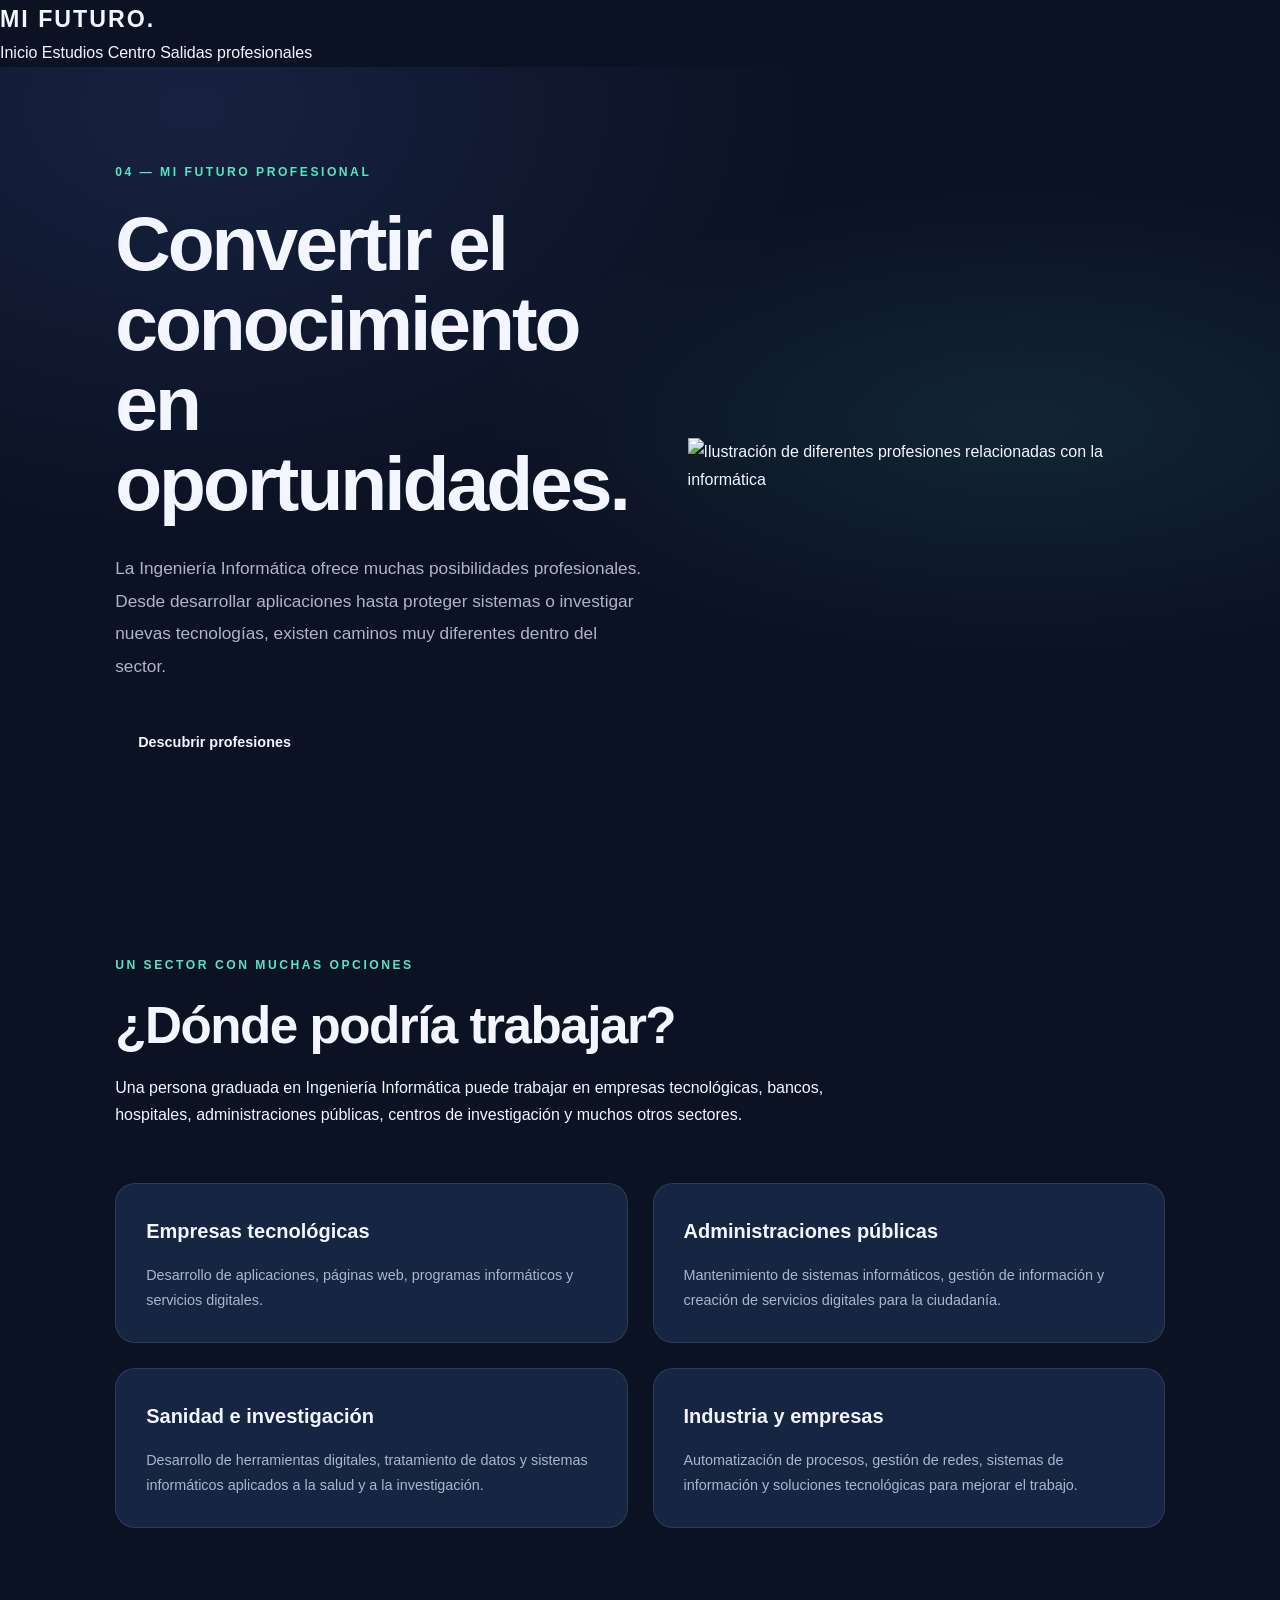
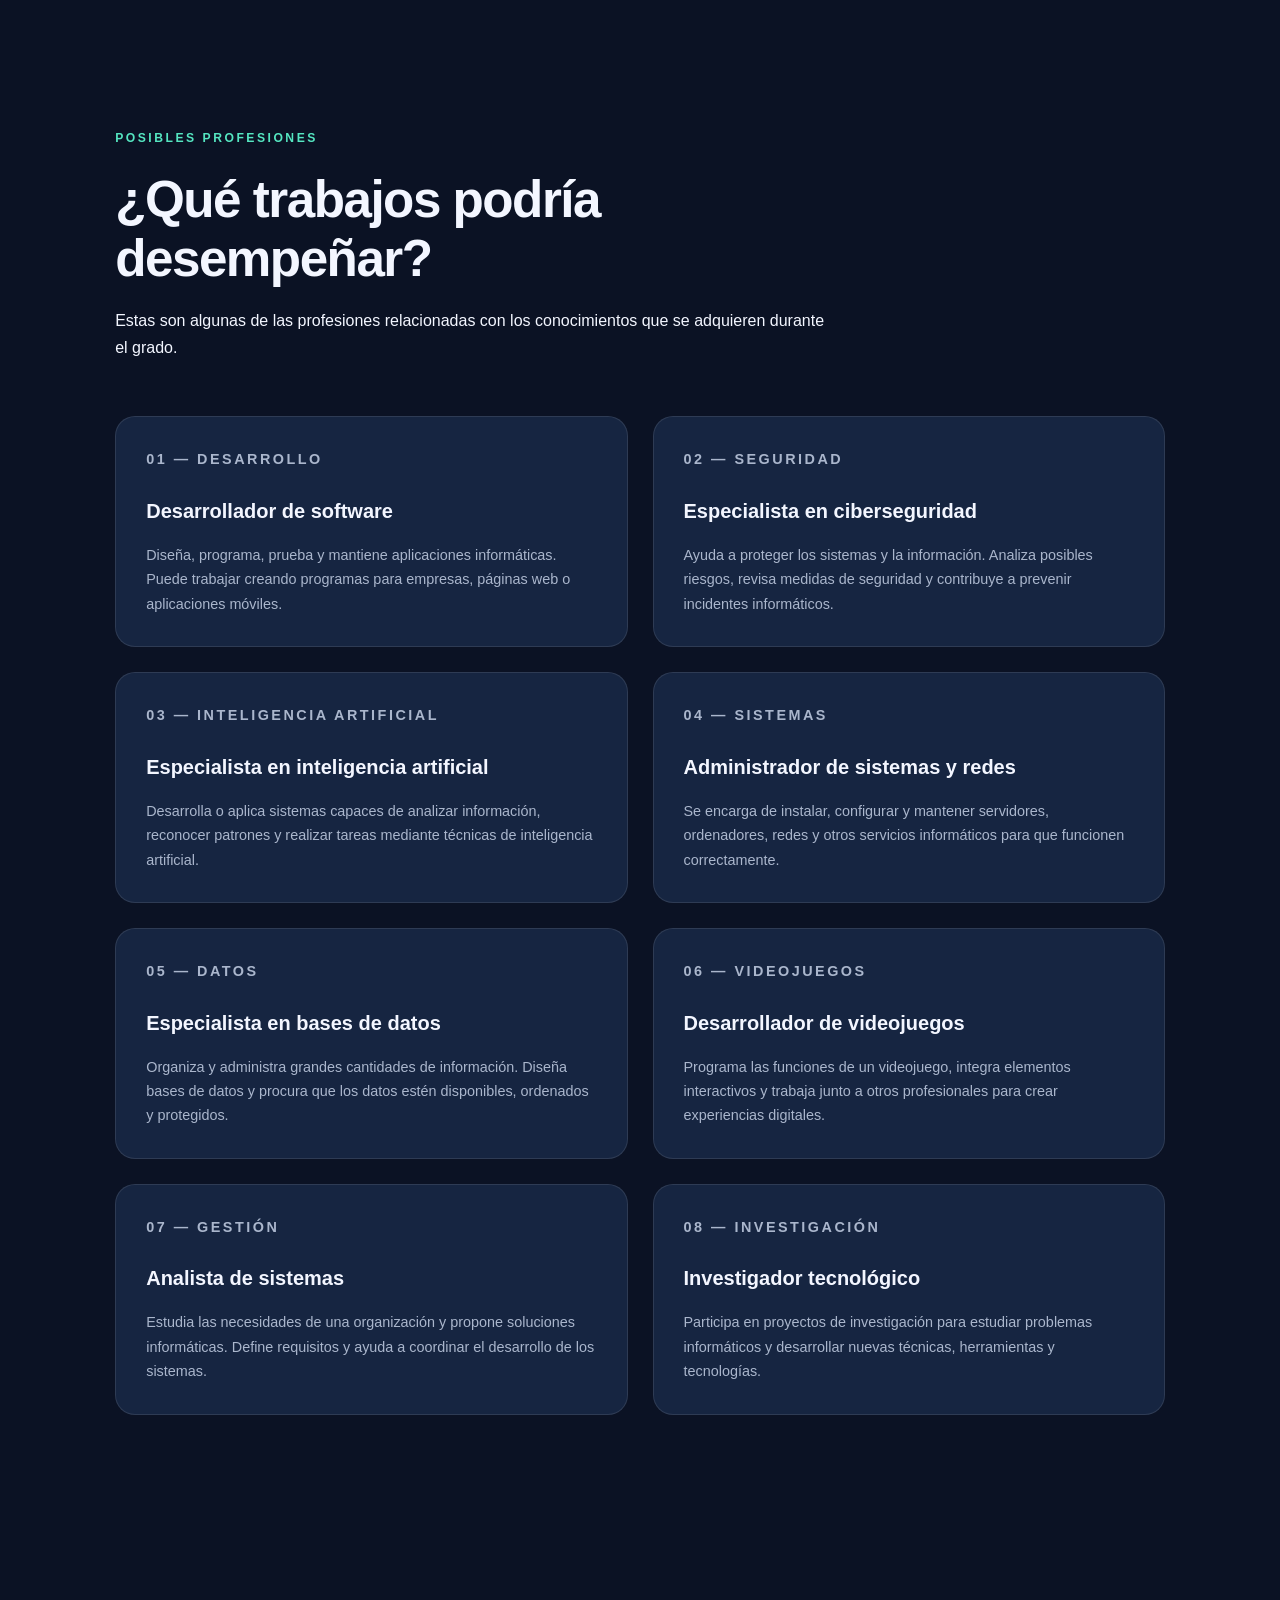
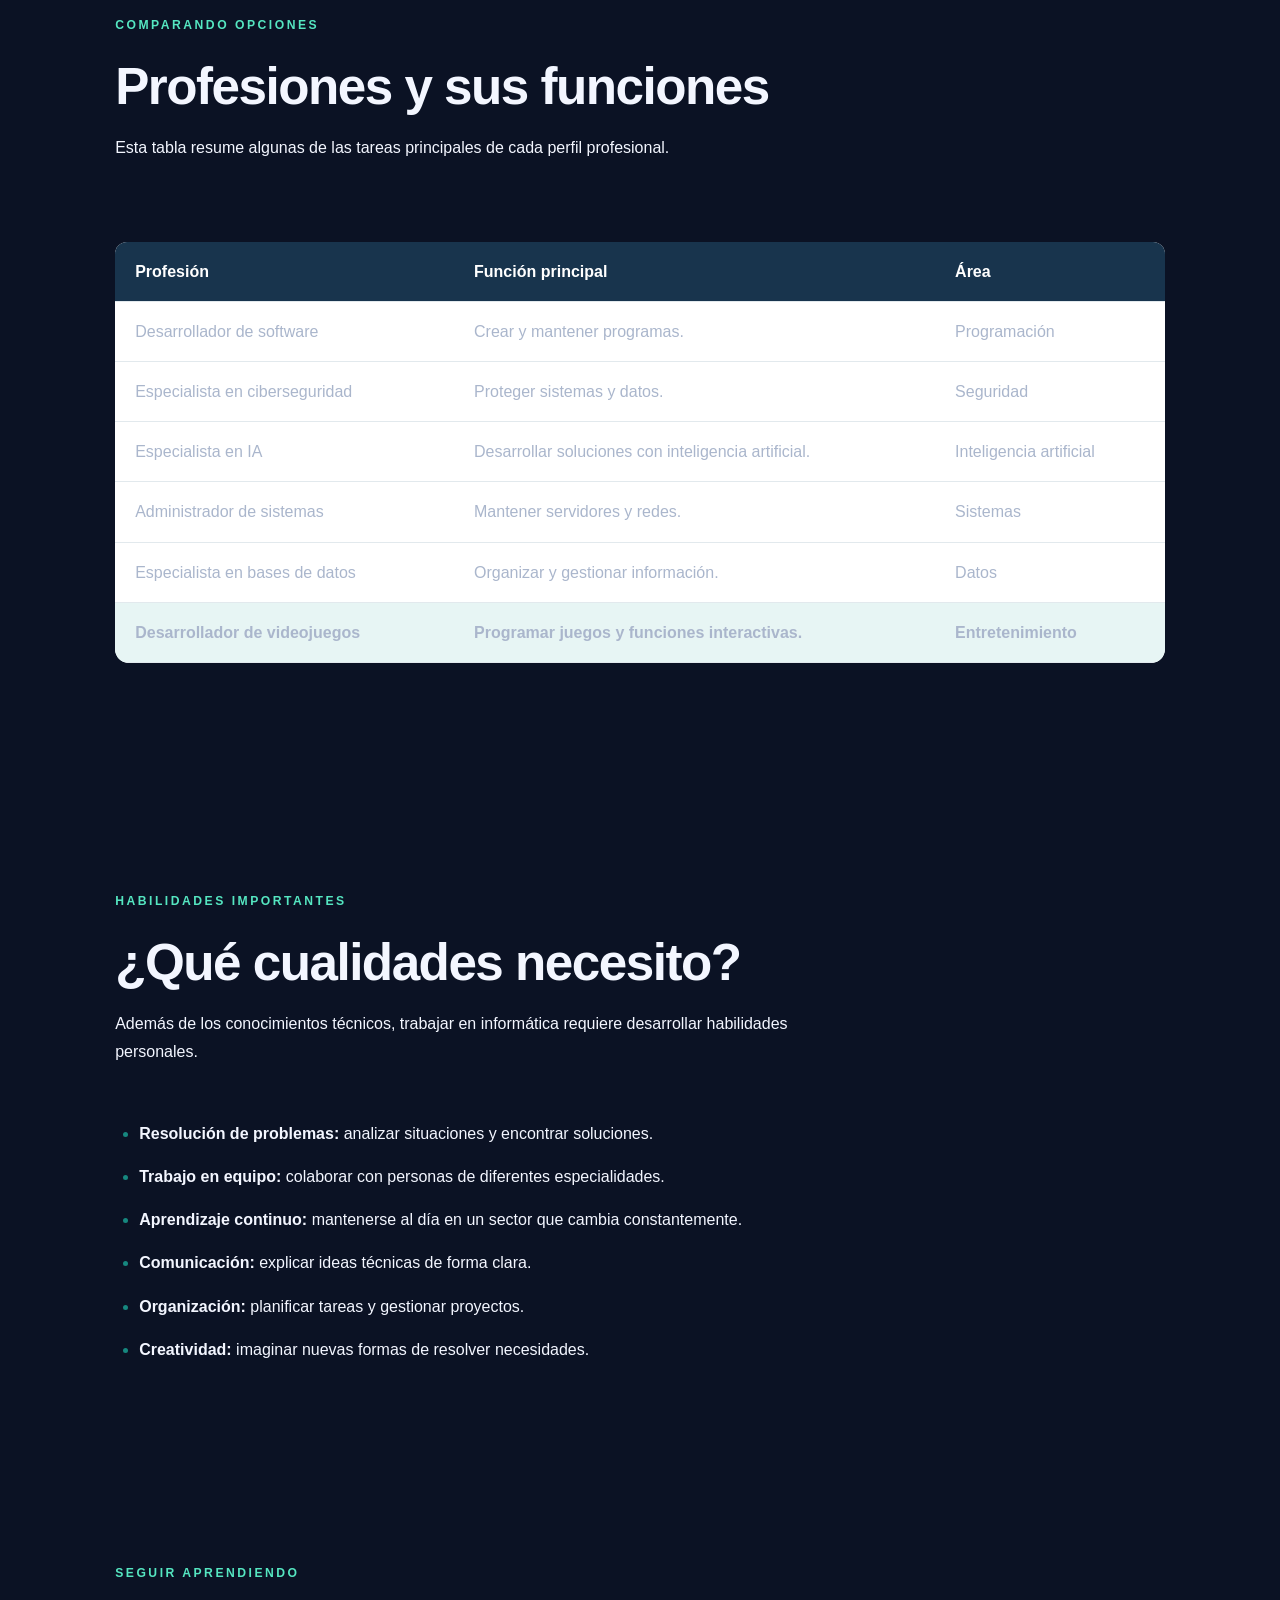
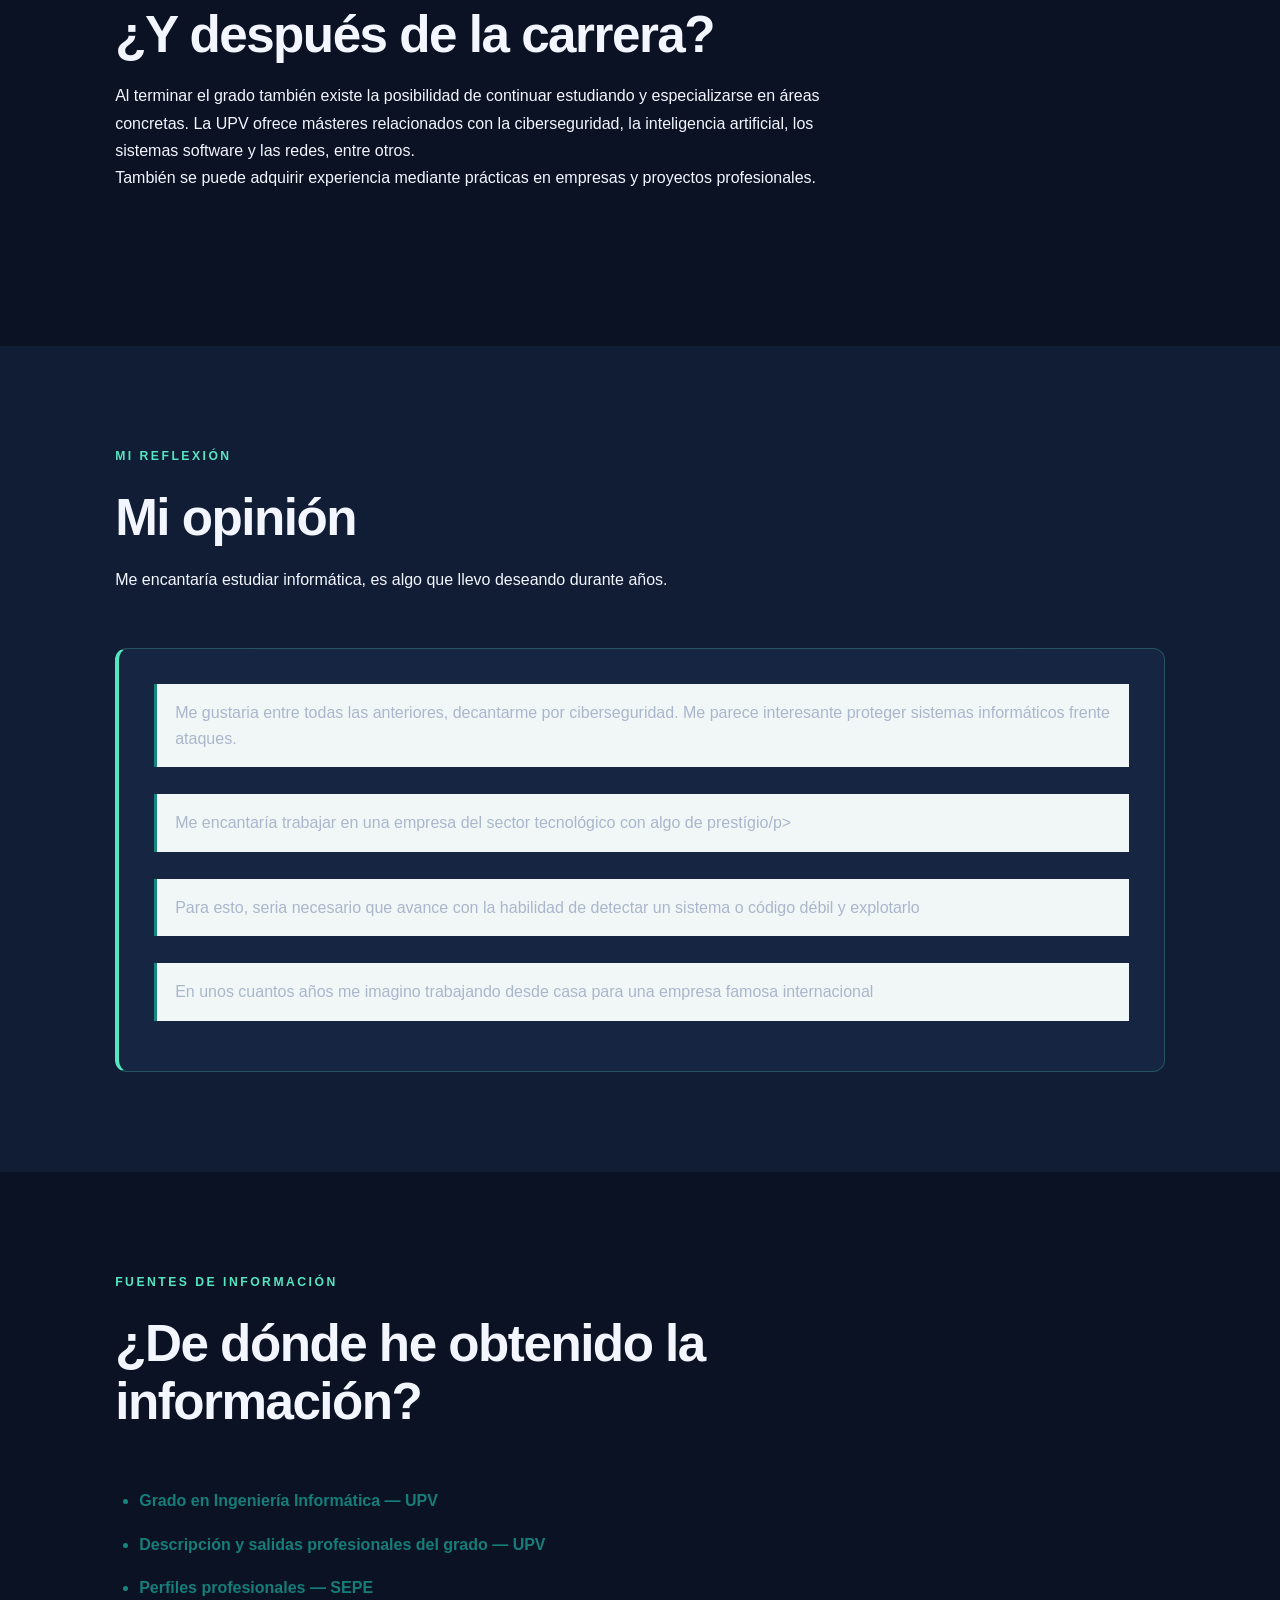
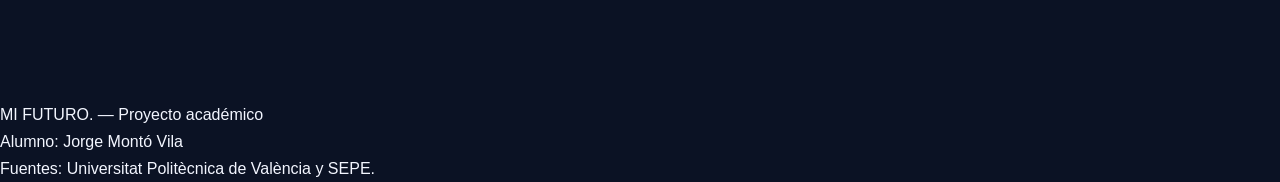
==== commit 6ea470f2: "Update salidas.html" ====
--- a/salidas.html
+++ b/salidas.html
@@ -282,16 +282,15 @@
                 <p class="eyebrow">MI REFLEXIÓN</p>
                 <h2>Mi opinión</h2>
                 <p>
-                    Completa este apartado con tus propias ideas. Recuerda
-                    escribir al menos cuatro líneas.
+                    Me encantaría estudiar informática, es algo que llevo deseando durante años.
                 </p>
             </div>
 
             <div class="opinion-writing">
-                <p>[Explica qué profesión de las anteriores te interesa más y por qué.]</p>
-                <p>[Cuenta en qué tipo de empresa o sector te gustaría trabajar.]</p>
-                <p>[Describe qué habilidad te gustaría mejorar para ese futuro.]</p>
-                <p>[Explica cómo te imaginas trabajando dentro de unos años.]</p>
+                <p>Me gustaria entre todas las anteriores, decantarme por ciberseguridad. Me parece interesante proteger sistemas informáticos frente ataques.</p>
+                <p>Me encantaría trabajar en una empresa del sector tecnológico con algo de prestígio/p>
+                <p>Para esto, seria necesario que avance con la habilidad de detectar un sistema o código débil y explotarlo</p>
+                <p>En unos cuantos años me imagino trabajando desde casa para una empresa famosa internacional</p>
             </div>
         </section>
 
@@ -323,7 +322,7 @@
 
     <footer class="site-footer">
         <p>MI FUTURO. — Proyecto académico</p>
-        <p>Alumno: [ESCRIBE AQUÍ TU NOMBRE]</p>
+        <p>Alumno: Jorge Montó Vila </p>
         <p>Fuentes: Universitat Politècnica de València y SEPE.</p>
     </footer>
 
